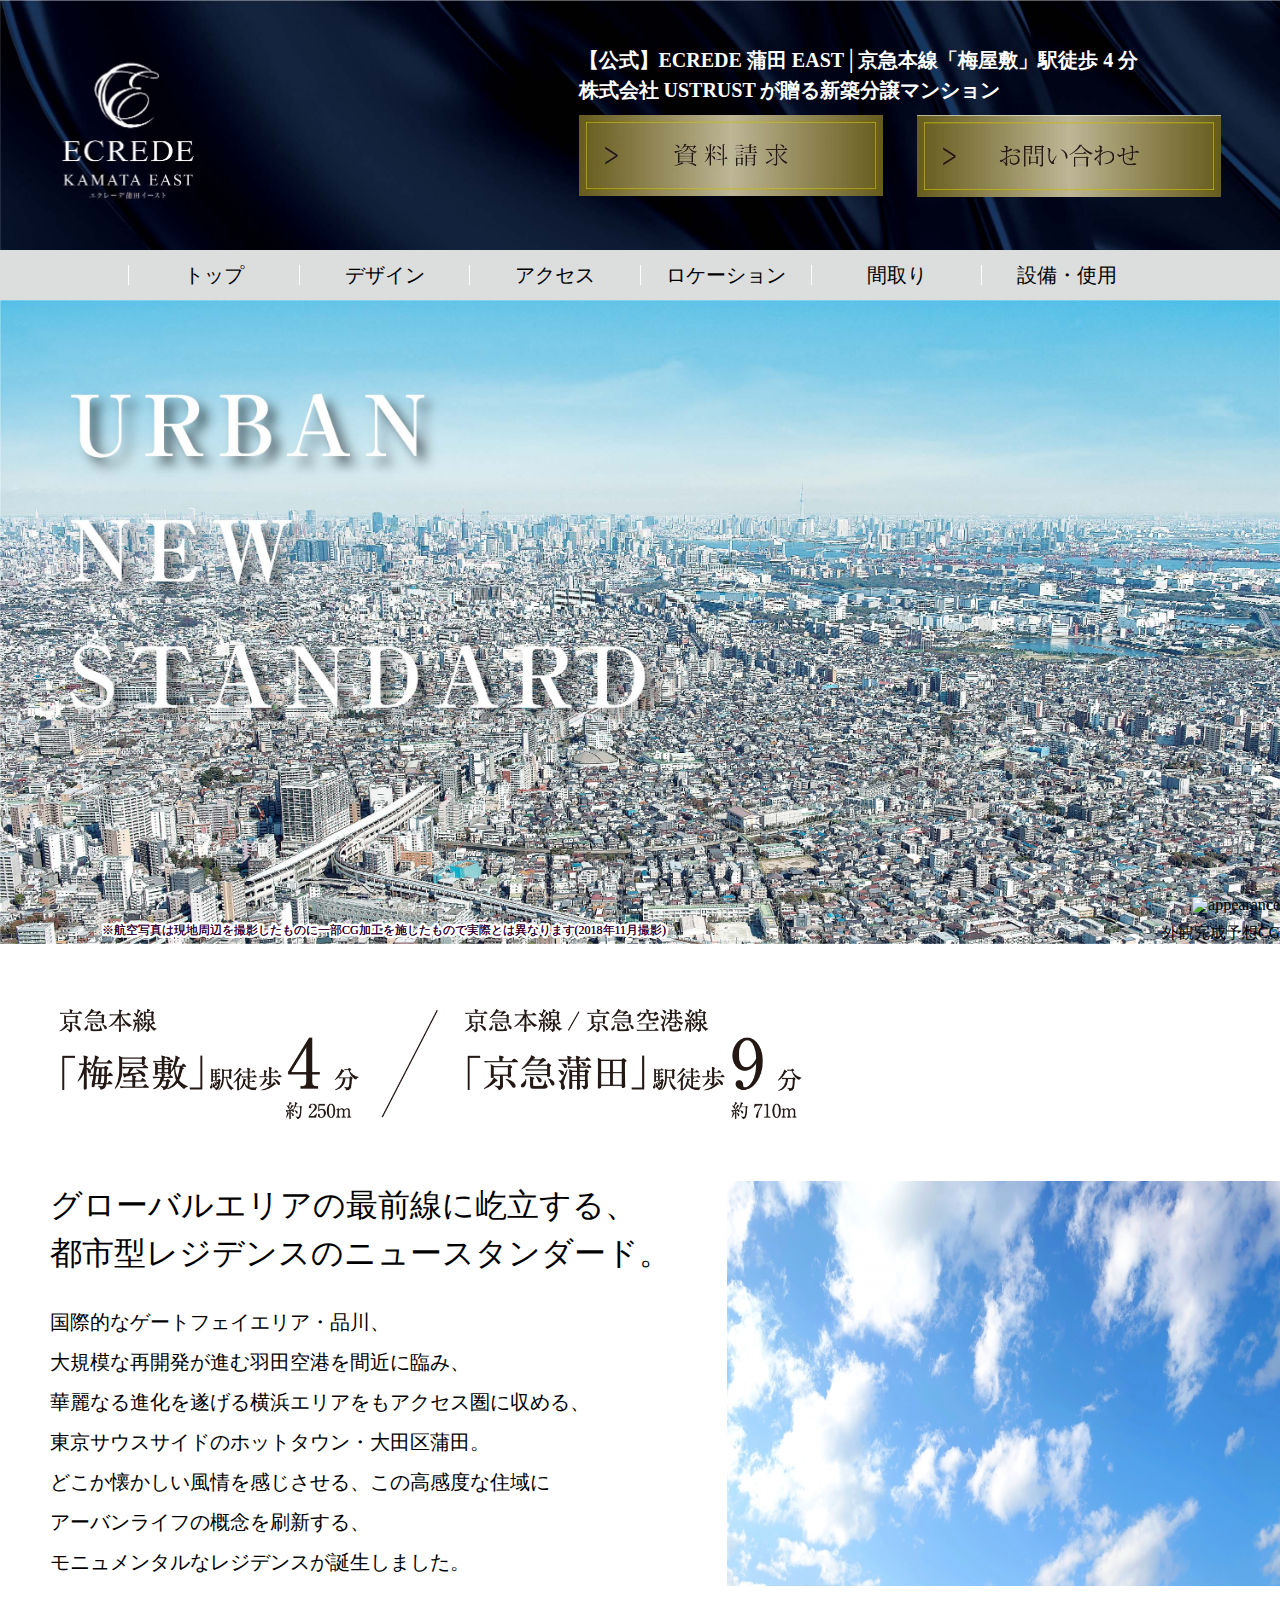
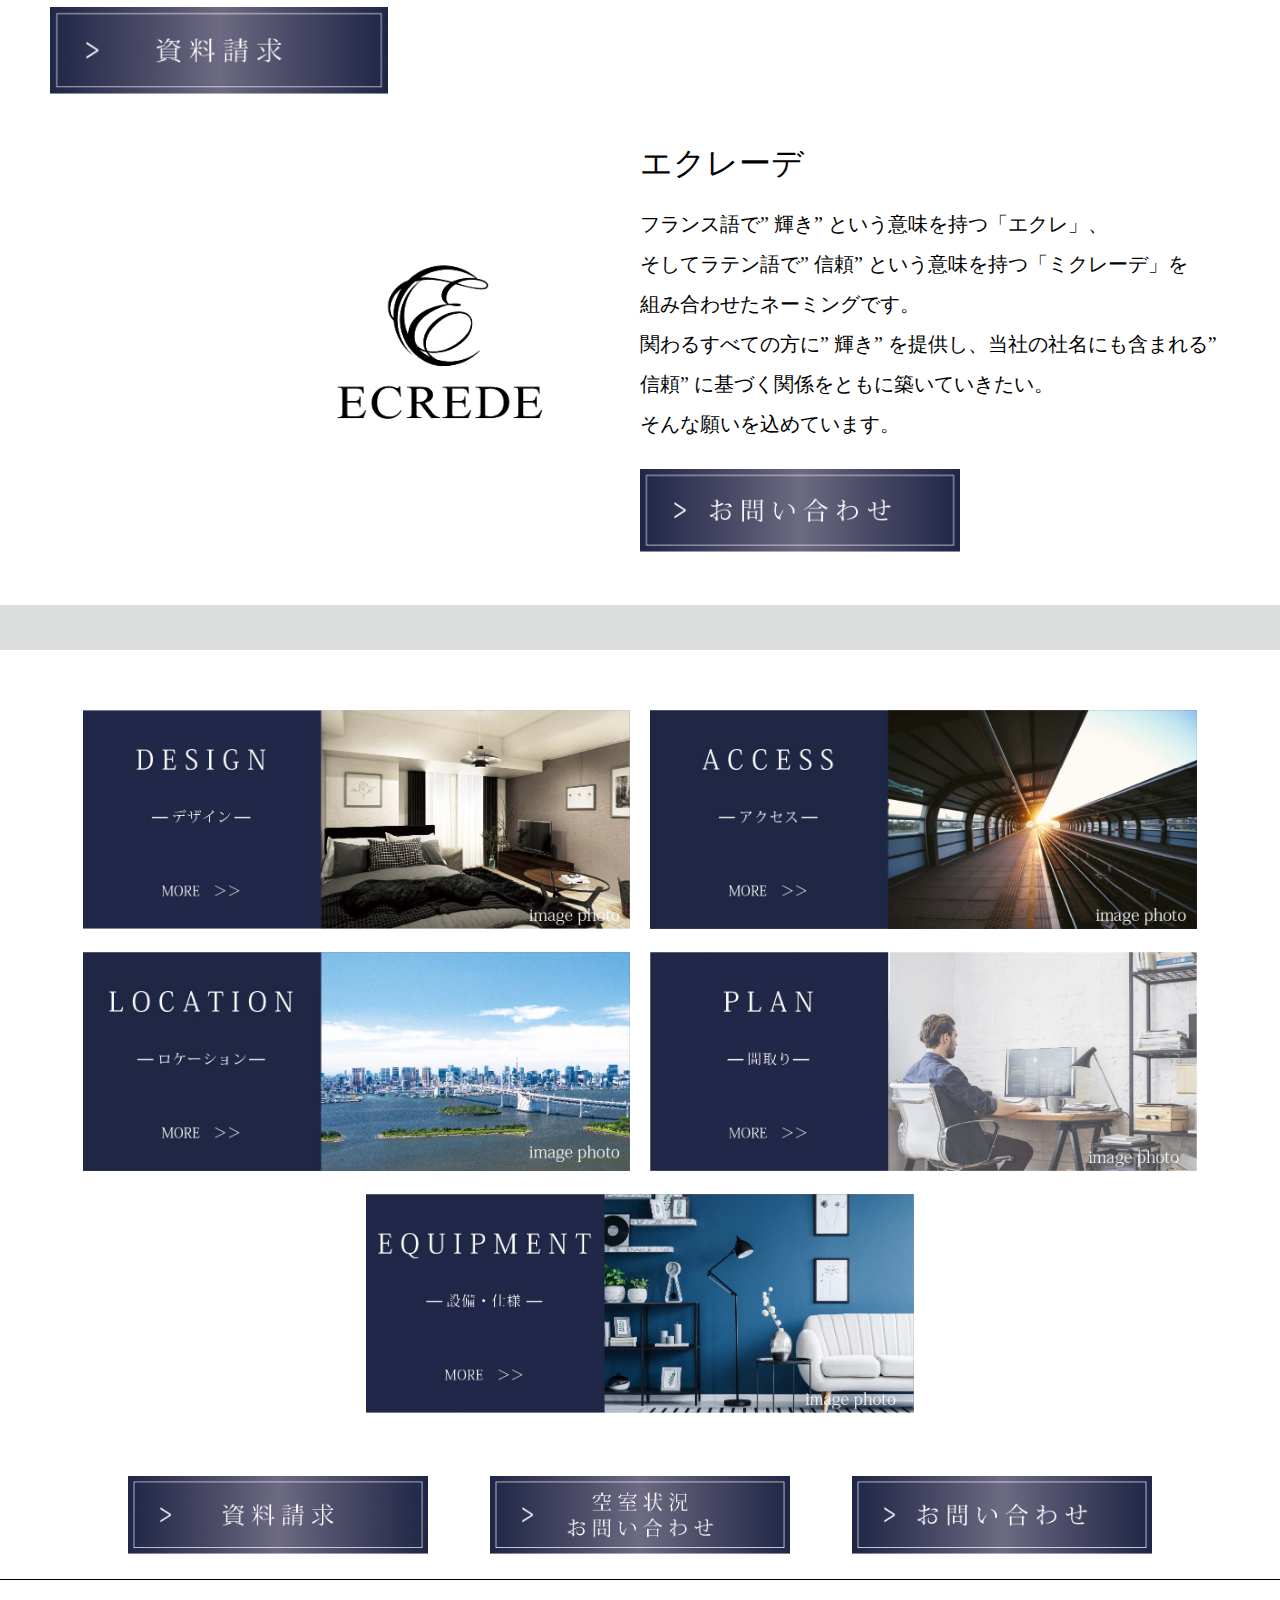
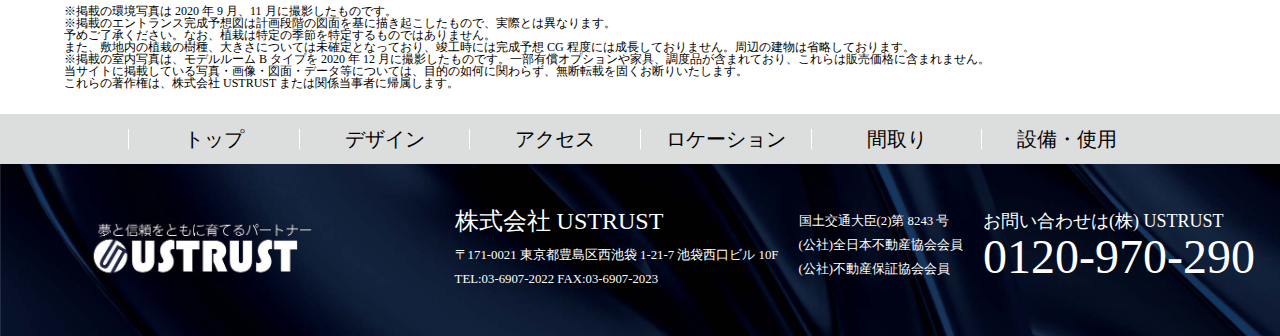
==== index.html @ 1f3f6533 "first commit" ====
<!DOCTYPE html>
<html lang="js">
<head>
  <meta charset="UTF-8">
  <meta http-equiv="X-UA-Compatible" content="IE=edge">
  <meta name="viewport" content="width=device-width, initial-scale=1.0">
  <title>USTRUST</title>
  <link rel="stylesheet" href="reset.css">
  <link rel="stylesheet" href="style.css">
  <script>
    (function(d) {
      var config = {
        kitId: 'pnl1scl',
        scriptTimeout: 3000,
        async: true
      },
      h=d.documentElement,t=setTimeout(function(){h.className=h.className.replace(/\bwf-loading\b/g,"")+" wf-inactive";},config.scriptTimeout),tk=d.createElement("script"),f=false,s=d.getElementsByTagName("script")[0],a;h.className+=" wf-loading";tk.src='https://use.typekit.net/'+config.kitId+'.js';tk.async=true;tk.onload=tk.onreadystatechange=function(){a=this.readyState;if(f||a&&a!="complete"&&a!="loaded")return;f=true;clearTimeout(t);try{Typekit.load(config)}catch(e){}};s.parentNode.insertBefore(tk,s)
    })(document);
  </script>
</head>
<body>
  <header>
    <div class="header__text">
      <p>【公式】ECREDE 蒲田 EAST│京急本線「梅屋敷」駅徒歩 4 分<br>株式会社 USTRUST が贈る新築分譲マンション</p>
      <div class="header__btn">
        <a href="#"><img src="./img/documentRequestBtn.jpg" alt="資料請求"></a>
        <a href="#"><img src="./img/contactBtn.jpg" alt="お問い合わせ"></a>
      </div>
    </div>
  </header>
  <nav>
    <ul>
      <li><a href="#">トップ</a></li>
      <li><a href="./design.html">デザイン</a></li>
      <li><a href="./access.html">アクセス</a></li>
      <li><a href="./location.html">ロケーション</a></li>
      <li><a href="./plan.html">間取り</a></li>
      <li><a href="./equipment.html">設備・使用</a></li>
    </ul>
  </nav>
  <main>
    <div class="top-img">
      <img src="./img/top.jpg" alt="URBAN NEW STANDAR">
      <div class="svgSample1">
        <svg xmlns="http://www.w3.org/2000/svg" width="100%" height="100%">
          <defs>
            <text dy="0.4em" id="outTextx"> ※航空写真は現地周辺を撮影したものに一部CG加工を施したもので実際とは異なります(2018年11月撮影)</text>
          </defs>
          <use x="50%" y="50%" xlink:href="#outTextx"></use>
          <use x="50%" y="50%" xlink:href="#outTextx"></use>
        </svg>
      </div>
    </div>
    <div class="documentRequest">
      <img class="time" src="./img/time.jpg" alt="">
      <div class="documentRequest__wrapper">
        <div class="top-appearance">
          <img src="./img/top-appearance.png" alt="appearance">
          <p>外観完成予想CG　　　</p>
        </div>
        <div class="documentRequest__text">
          <h4>グローバルエリアの最前線に屹立する、<br>都市型レジデンスのニュースタンダード。</h4>
          <p>国際的なゲートフェイエリア・品川、<br>
            大規模な再開発が進む羽田空港を間近に臨み、<br>
            華麗なる進化を遂げる横浜エリアをもアクセス圏に収める、<br>
            東京サウスサイドのホットタウン・大田区蒲田。<br>
            どこか懐かしい風情を感じさせる、この高感度な住域に<br>
            アーバンライフの概念を刷新する、<br>
            モニュメンタルなレジデンスが誕生しました。</p>
            <img src="./img/documentRequestBtn.png" alt="資料請求">
        </div>
        <img src="./img/sky.jpg" alt="sky">
      </div>
      <div class="eqrede">
        <div class="eqrede__content">
          <img src="./img/logo-lg.png" alt="eqrede">
          <div class="eqrede__content__text">
            <h4>エクレーデ</h4>
            <p>フランス語で” 輝き” という意味を持つ「エクレ」、<br>
              そしてラテン語で” 信頼” という意味を持つ「ミクレーデ」を<br>
              組み合わせたネーミングです。<br>
              関わるすべての方に” 輝き” を提供し、当社の社名にも含まれる”<br>
              信頼” に基づく関係をともに築いていきたい。<br>
              そんな願いを込めています。</p>
              <img src="./img/contactBtn.png" alt="お問い合わせ">
          </div>
        </div>
      </div>
    </div>
    <div class="grey-bg"></div>
    <div class="contents">
      <div class="contents__list">
        <div class="contents__list__item">
          <a href="./design.html">
            <img src="./img/banner_001.jpg" alt="DESIGN">
          </a>
        </div>
        <div class="contents__list__item">
          <a href="./access.html">
            <img src="./img/banner_002.jpg" alt="ACCESS">
          </a>
        </div>
        <div class="contents__list__item">
          <a href="./location.html">
            <img src="./img/banner_003.jpg" alt="LOCATION">
          </a>
        </div>
        <div class="contents__list__item">
          <a href="./plan.html">
            <img src="./img/banner_004.jpg" alt="PLAN">
          </a>
        </div>
        <div class="contents__list__item">
          <a href="./design.html">
            <img src="./img/banner_005.jpg" alt="EQUIPMENT">
          </a>
        </div>

      </div>
    </div>
    <div class="contactList">
      <img src="./img/documentRequestBtn.png" alt="資料請求">
      <img src="./img/vacancy.png" alt="空室状況お問い合わせ">
      <img src="./img/contactBtn.png" alt="お問い合わせ">
    </div>
    <div class="border"></div>
    <div class="disclaimer">
      <p>※掲載の環境写真は 2020 年 9 月、11 月に撮影したものです。</p>
      <p>※掲載のエントランス完成予想図は計画段階の図面を基に描き起こしたもので、実際とは異なります。</p>
      <p>予めご了承ください。なお、植栽は特定の季節を特定するものではありません。</p>
      <p>また、敷地内の植栽の樹種、大きさについては未確定となっており、竣工時には完成予想 CG 程度には成長しておりません。周辺の建物は省略しております。</p>
      <p>※掲載の室内写真は、モデルルーム B タイプを 2020 年 12 月に撮影したものです。一部有償オプションや家具、調度品が含まれており、これらは販売価格に含まれません。</p>
      <p>当サイトに掲載している写真・画像・図面・データ等については、目的の如何に関わらず、無断転載を固くお断りいたします。</p>
      <p>これらの著作権は、株式会社 USTRUST または関係当事者に帰属します。</p>
    </div>
  </main>
  <nav>
    <ul>
      <li><a href="#">トップ</a></li>
      <li><a href="./design.html">デザイン</a></li>
      <li><a href="./access.html">アクセス</a></li>
      <li><a href="./location.html">ロケーション</a></li>
      <li><a href="./plan.html">間取り</a></li>
      <li><a href="./equipment.html">設備・使用</a></li>
    </ul>
  </nav>
  <footer>
    <div class="footer__wrapper">
      <div class="footer__company">
        <h4>株式会社 USTRUST</h4>
        <p>〒171-0021 東京都豊島区西池袋 1-21-7 池袋西口ビル 10F</p>
        <p>TEL:03-6907-2022 FAX:03-6907-2023</p>
      </div>
      <div class="footer__license">
        <p>国土交通大臣(2)第 8243 号</p>
        <p>(公社)全日本不動産協会会員</p>
        <p>(公社)不動産保証協会会員</p>
      </div>
      <div class="footer__call">
        <p>お問い合わせは(株) USTRUST</p>
        <h3>0120-970-290</h3>
      </div>
    </div>
  </footer>
</body>
</html>
---- style.css ----
body {
  font-family: a-otf-ryumin-pr6n, serif;
  font-weight: 300;
  font-style: normal;
}
h1 {
  font-size: 7rem;
}

h2 {
  font-size: 4rem;
}

h3 {
  font-size: 3rem;
}

h4 {
  font-size: 2rem;
}

a {
  text-decoration: none;
  color: #000;
}

img {
  max-width: 100%;
  height: auto;
}

small {
  font-size: 10px;
}

.w-100 {
  width: 100% !important;
  flex-basis: 100% !important;
}

/* <--header--> */

header {
  background-image: url(./img/header-bg.jpg);
  background-size: cover;
  padding: 45px 25px;
}

.header__text {
  width: 55%;
  margin-left: auto;
  color: #fff;
  font-size: 20px;
  line-height: 30px;
  font-weight: bold;
}

.header__btn {
  margin-top: 10px;
  display: flex;
  justify-content: space-between;
}

.header__btn a {
  width: 100%;
  display: block;
}

.header__btn a img {
  width: 90%;
}

/* <--footer--> */

footer {
  background-image: url(./img/footer-bg.jpg);
  background-size: cover;
  padding: 45px 25px;
}

.footer__wrapper {
  width: 75%;
  margin-left: auto;
  color: #fff;
  display: flex;
  justify-content: flex-end;
}

.footer__wrapper p {
  font-size: 1vw;
  line-height: 24px;
}

.footer__company h4 {
  font-size: 24px;
  margin-bottom: 10px;
}

.footer__license {
  margin: 0 20px;
}

.footer__call p {
  font-size: 18px;
}

.container {
  width: 90%;
  margin: 0 auto;
}

nav {
  width: 100%;
  background-color: #dcdddd;
}

nav ul {
  width: 80%;
  margin: 0 auto;
  display: flex;
  justify-content: space-between;
  padding: 15px 0;
}

nav li {
  width: 100%;
  text-align: center;
  border-left: 1px solid #fff;
}

nav li a {
  display: block;
  width: 100%;
  font-size: 20px;
}

/* <--top--> */
.top-img {
  position: relative;
}

.svgSample1 {
  position: absolute;
  bottom: 0;
  left: -20%;
  width: 100%;
  height: 35px;
}

.svgSample1 text {
  font-size: 12px;
  font-family: Meiryo UI;
  stroke: #ffffff;
  fill: #330033;
  text-anchor: middle;
  dominant-baseline: alphabetic;
}

.svgSample1 > svg > use:nth-of-type(1) {
  stroke-width: 5px;
  paint-order: stroke;
  stroke-linejoin: round;
}

.svgSample1 > svg > use:nth-of-type(2) {
  stroke-width: 0;
}

.documentRequest {
  position: relative;
}

.documentRequest > img {
  width: 60%;
  padding: 50px 0 50px 50px;
}

.documentRequest__route {
  width: 300px;
}

.documentRequest__route p {
  text-align: right;
}

.documentRequest__wrapper {
  display: flex;
  justify-content: space-between;
  padding-left: 50px;
}

.top-appearance {
  position: absolute;
  width: 45%;
  top: -50px;
  right: 0;
  text-align: right;
}

.top-appearance img {
  height: 100vh;
}

.top-appearance p {
  margin-top: 0 !important;
  font-size: 1rem !important;
}

.documentRequest__wrapper h4 {
  line-height: 3rem;
}

.documentRequest__wrapper p,
.eqrede__content__text p {
  font-size: 20px;
  line-height: 40px;
  margin: 25px 0;
}

.documentRequest__text img {
  width: 50%;
}

.documentRequest__text + img {
  width: 45%;
  height: 45vh;
}

.eqrede__content {
  display: flex;
  align-items: center;
  justify-content: flex-end;
  margin: 50px 0;
}

.eqrede__content img {
  width: 400px;
}

.eqrede__content__text {
  width: 50%;
}

.eqrede__content__text img {
  width: 50%;
}

.grey-bg {
  background-color: #dcdddd;
  height: 5vh;
}

.contents {
  background-color: #fff;
}

.contents__list {
  padding: 50px 0;
  display: flex;
  flex-wrap: wrap;
  justify-content: center;
  width: 95%;
  margin: 0 auto;
}

.contents__list__item {
  display: flex;
  width: 45%;
  margin: 10px;
}

.title {
  padding: 25px 0;
  background-color: #212645;
  color: #fff;
  text-align: center;
  min-width: 45%;
}

.title p {
  margin: 30px 0 40px;
}

.title a {
  color: #fff;
}

.contents__list__item img {
  min-width: 55%;
}

.contactList {
  display: flex;
  justify-content: space-between;
  padding-bottom: 25px;
  width: 80%;
  margin: 0 auto;
}

.contactList img {
  max-width: 300px;
  width: 33%;
}

.border {
  border-bottom: 1px solid #000;
}

.disclaimer {
  padding: 25px 0;
  width: 90%;
  margin: 0 auto;
}

.disclaimer p {
  font-size: 12px;
}

/* <--design--> */

.designContent {
  padding: 50px 0;
  text-align: center;
  width: 50%;
  margin: 0 auto;
}

.designContent__text {
  margin: 50px 0;
  font-size: 20px;
  line-height: 40px;
}

.entrance {
  width: 60%;
}

.entrance img {
  margin-bottom: 25px;
}

/* <--access--> */
.accessContent {
  padding: 50px 0 150px 0;
  text-align: center;
}

.accessContent h4 {
  letter-spacing: 10px;
}

.accessContent__text {
  margin: 50px 0;
  font-size: 20px;
  line-height: 40px;
}

.accessContentItem {
  margin-top: 150px;
}

.accessContentItem h4 {
  margin-bottom: 50px;
}

.accessContentItem p {
  margin-bottom: 50px;
}

/* <--location--> */

.city {
  margin: 30px 0 50px;
  text-align: center;
}

.city__title {
  margin-bottom: 30px;
}

.city__title h4 {
  letter-spacing: 6px;
}

.city__text {
  font-size: 20px;
  line-height: 40px;
}

.city__wrapper {
  display: flex;
  margin: 30px 0;
}

.city__contents {
  width: 50%;
  padding: 0 10px;
}

.city__contents + img {
  width: 50%;
  padding: 0 10px;
}

.city__bussiness {
  margin-bottom: 30px;
}

.city__bussiness h4 {
  margin-bottom: 10px;
}

.city__bussiness > p {
  text-align: left;
  padding-top: 10px;
  font-size: 14px;
}

.city__bussiness__description {
  padding: 5px 0;
  border-bottom: 1px solid #000;
  line-height: 20px;
  font-size: 14px;
  text-align: center;
}

.city__bussiness__description + p,
.city__redevelopment__item p {
  text-align: left;
  font-size: 14px;
  line-height: 20px;
}

.city__redevelopment {
  display: flex;
  justify-content: space-between;
}

.city__redevelopment__item {
  flex-basis: 48%;
  padding-top: 20px;
}

.city__redevelopment__item img {
  padding-bottom: 10px;
}

.city-contentsList {
  display: flex;
  justify-content: space-between;
  margin-top: 20px;
}

.city-contentsList__item {
  flex-basis: 24%;
  margin-bottom: 150px;
}

.city-contentsList__item > p {
  margin-top: 10px;
}

.city-contentsList__item .smallTitle {
  font-size: 13px;
  text-align: center;
}

.lifeinformation {
  padding-bottom: 100px;
}

/* <--plan--> */
.floorPlan {
  width: 80%;
  margin: 100px auto;
  text-align: center;
}

.floorPlan h4 {
  letter-spacing: 8px;
}

.floorPlan__list {
  margin-top: 100px;
  display: flex;
  justify-content: space-between;
}

.floorPlan__list img {
  width: 45%;
}

.floorPlan__list .left {
  width: 55%;
}

.floorPlan__list .right {
  width: 40%;
}

.floorPlan__overview {
  width: 60%;
  margin: 100px auto;
  text-align: left;
}

.floorPlan__overview > p {
  letter-spacing: 4px;
  font-size: 20px;
}

.floorPlan__overview .row p {
  font-size: 14px;
  line-height: 20px;
}

.row {
  border-bottom: 1px solid #000;
  display: flex;
  padding: 3px 0;
}

.row:first-of-type {
  border-top: 1px solid #000;
  margin-top: 10px;
}

.row .overview-title {
  flex-basis: 25%;
}

.row .overview-content {
  flex-basis: 70%;
}

/* <--equipment--> */
.kitchen,
.bathroom,
.sanitary_lavatory,
.others,
.structure_security {
  margin: 50px auto;
  width: 80%;
}

.kitchen h4,
.bathroom h4,
.sanitary_lavatory h4,
.others h4,
.structure_security h4 {
  text-align: center;
  padding-bottom: 10px;
}

.sanitary_lavatory h4 span,
.structure_security h4 span {
  font-size: 1.5rem;
  padding: 0 5px;
}

.kitchen__wrapper,
.bathroom__wrapper,
.sanitary_lavatory__wrapper,
.others__wrapper {
  border-top: 1px solid #000;
  padding: 15px 0;
  display: flex;
  justify-content: space-between;
}

.kitchen__contents {
  padding-right: 10px;
  display: flex;
  justify-content: space-between;
  flex-wrap: wrap;
  width: 70%;
}

.kitchen__wrapper > img {
  width: 30%;
  padding-left: 20px;
}

.kitchen__contents__item {
  margin-bottom: 30px;
  flex-basis: 31%;
}

.kitchen__contents__item p,
.bathroom__contents__item p,
.sanitary_lavatory__wrapper p,
.others__wrapper p {
  font-size: 14px;
  line-height: 20px;
}

.content-title {
  text-align: center;
  font-size: 1rem !important;
  padding: 10px 0;
}

.bathroom__wrapper > img {
  width: 45%;
  padding-right: 100px;
}

.bathroom__contents {
  display: flex;
  justify-content: space-between;
  flex-wrap: wrap;
}

.bathroom__contents__item {
  flex-basis: 35%;
}

.toilet-content {
  flex-basis: 40%;
  display: flex;
  justify-content: space-between;
}

.toilet-content__list {
  flex-basis: 45%;
}

.wash-basin-content {
  flex-basis: 55%;
  display: flex;
  justify-content: space-between;
}

.wash-basin-content__list__item {
  display: flex;
  justify-content: space-between;
}

.wash-basin-content__list__left {
  flex-basis: 35%;
}

.wash-basin-content__list__right {
  flex-basis: 60%;
}

.wash-basin-content__list__item {
  padding-bottom: 30px;
}

.wash-basin-content__list__item img {
  width: 50%;
  padding-right: 10px;
}

.others__wrapper__left {
  display: flex;
  justify-content: space-between;
  flex-basis: 60%;
}

.others__wrapper__right {
  display: flex;
  justify-content: space-between;
  flex-basis: 38%;
}

.others__wrapper__list {
  flex-basis: 48%;
}

.others__wrapper__list__item {
  padding-bottom: 20px;
}

.structure_security img {
  padding-bottom: 50px;
}
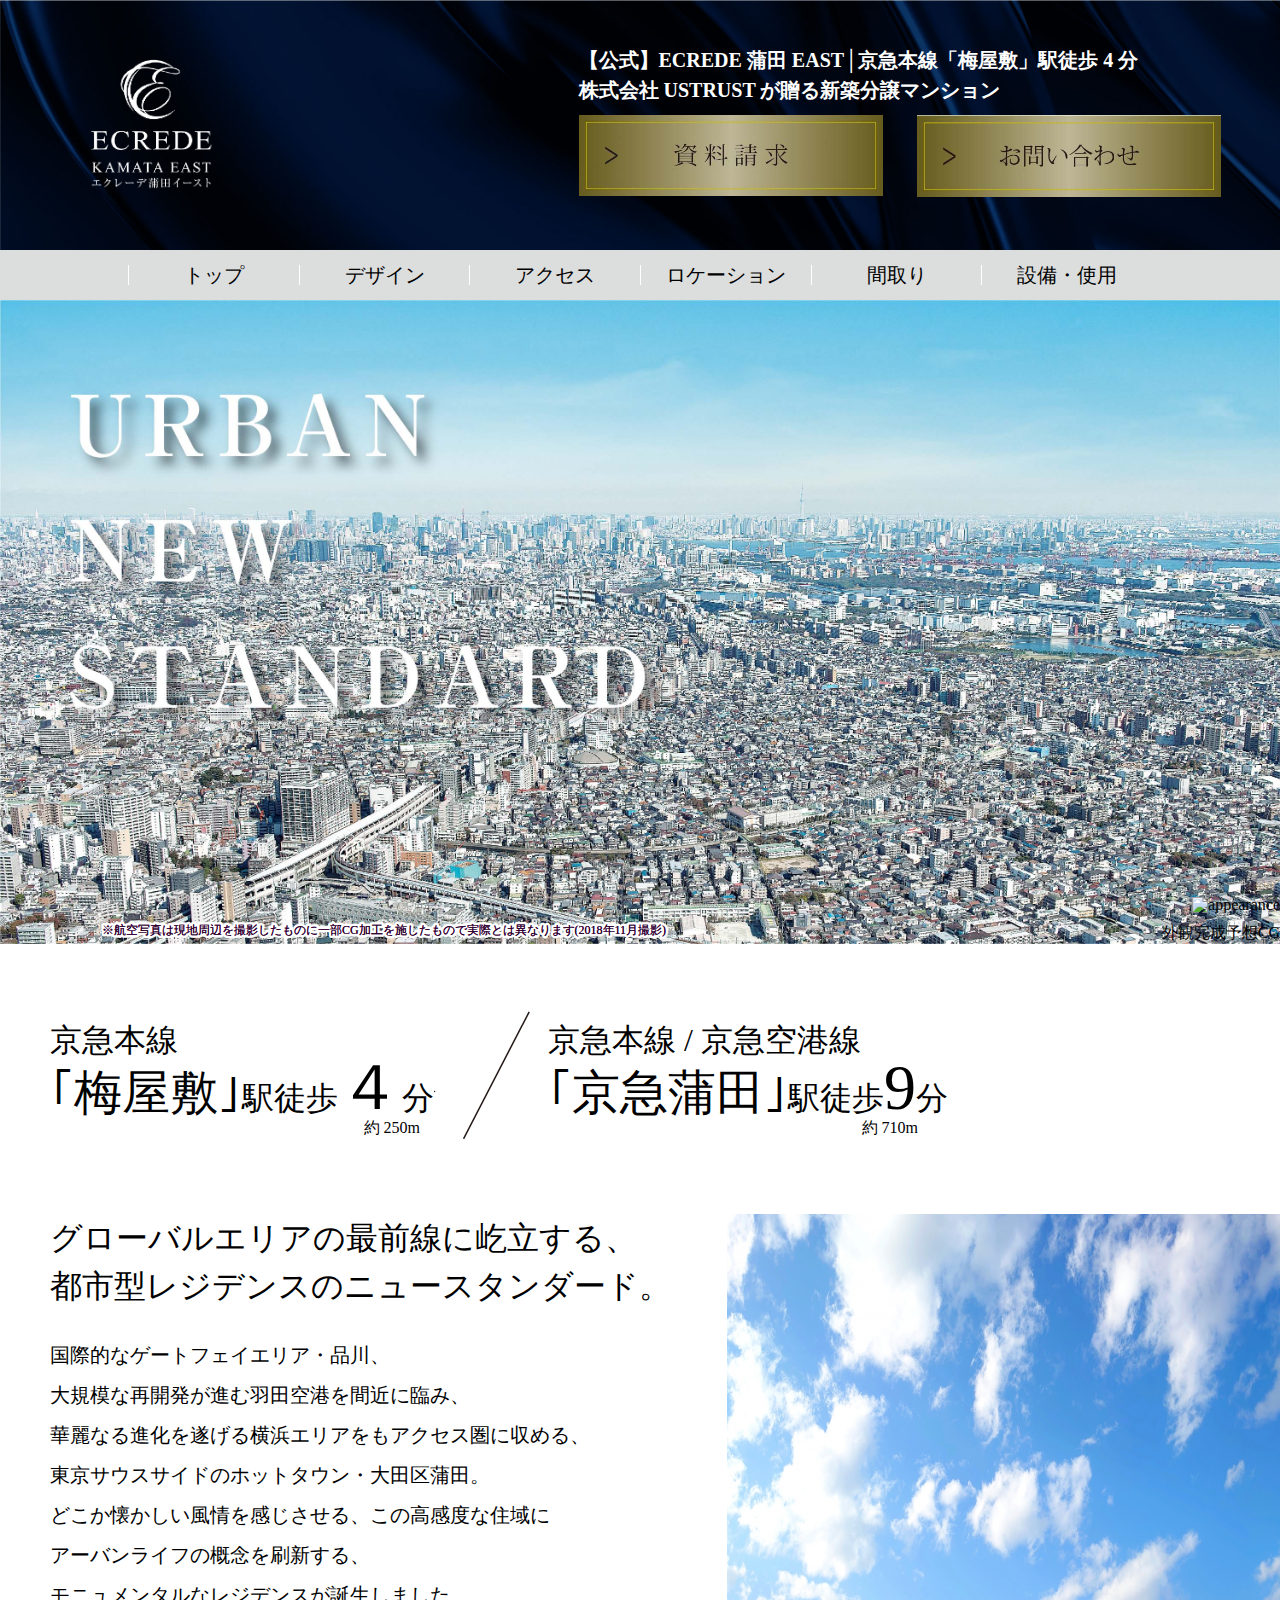
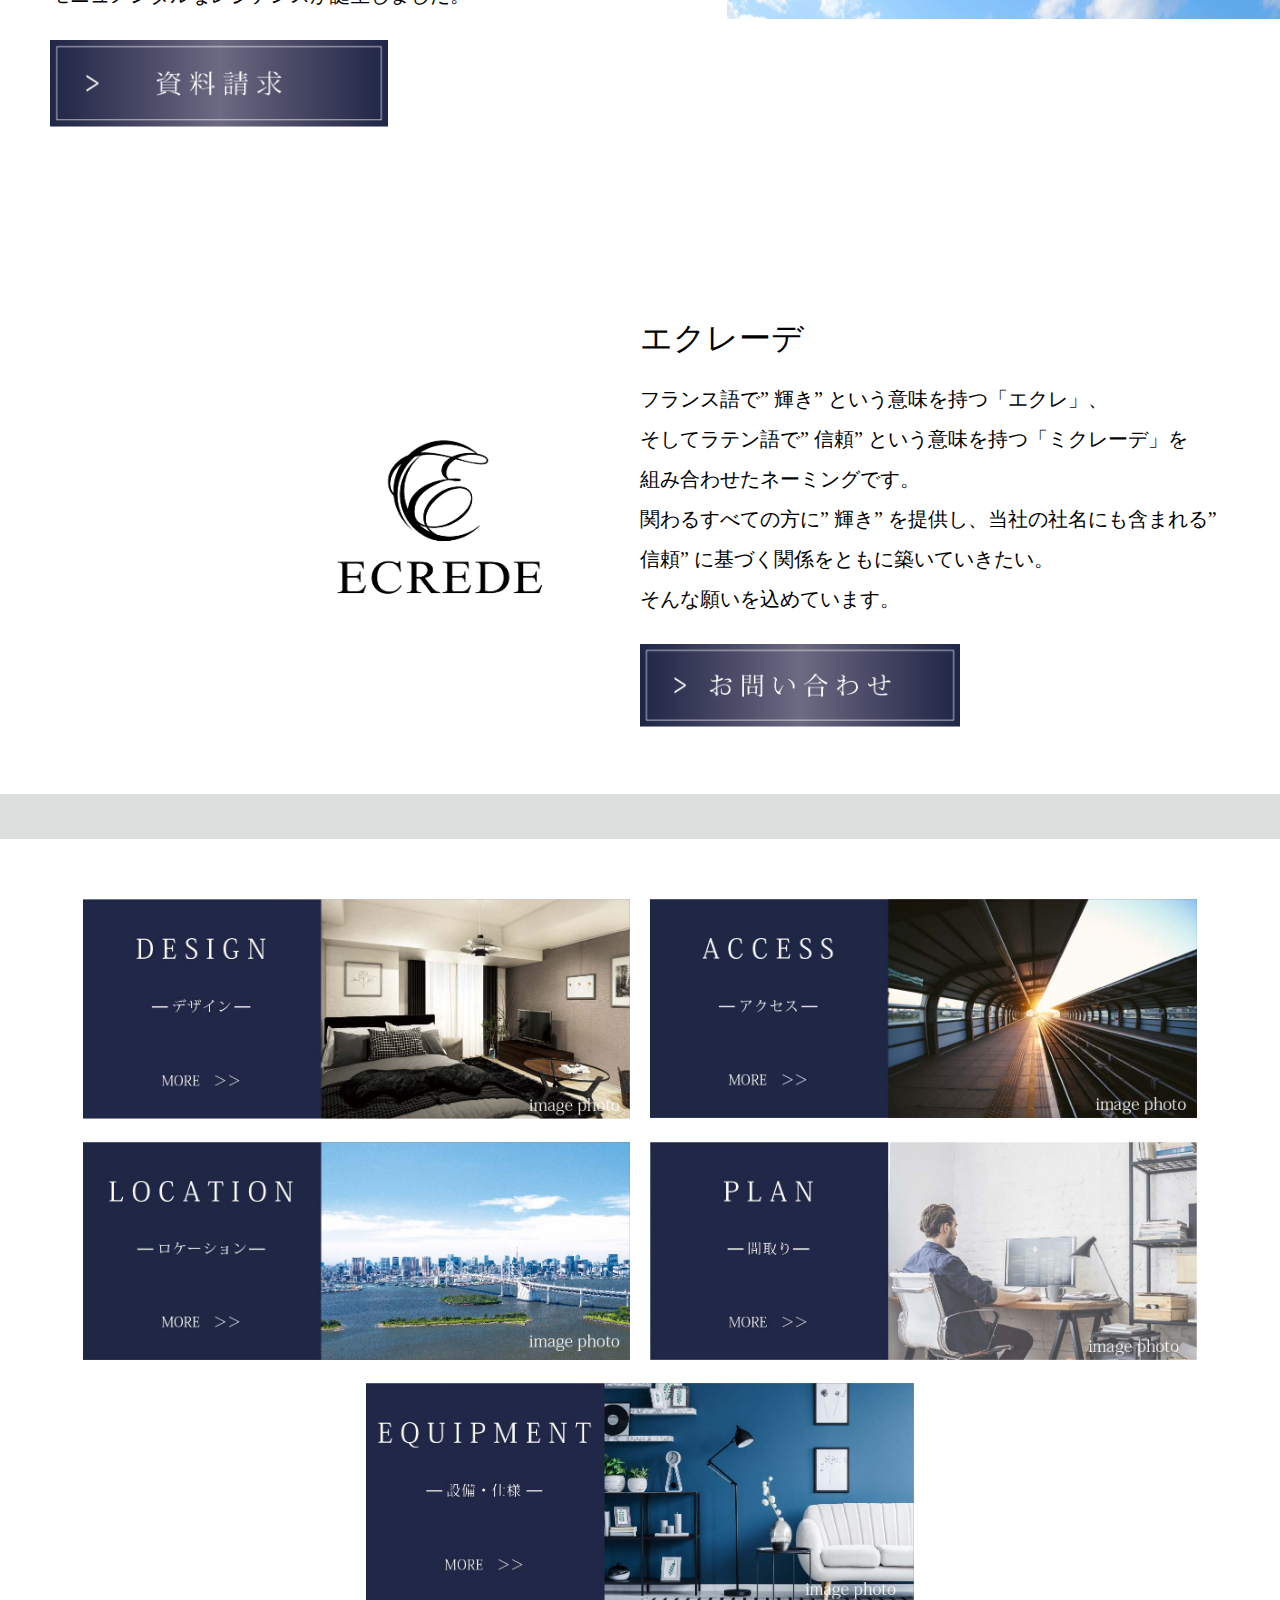
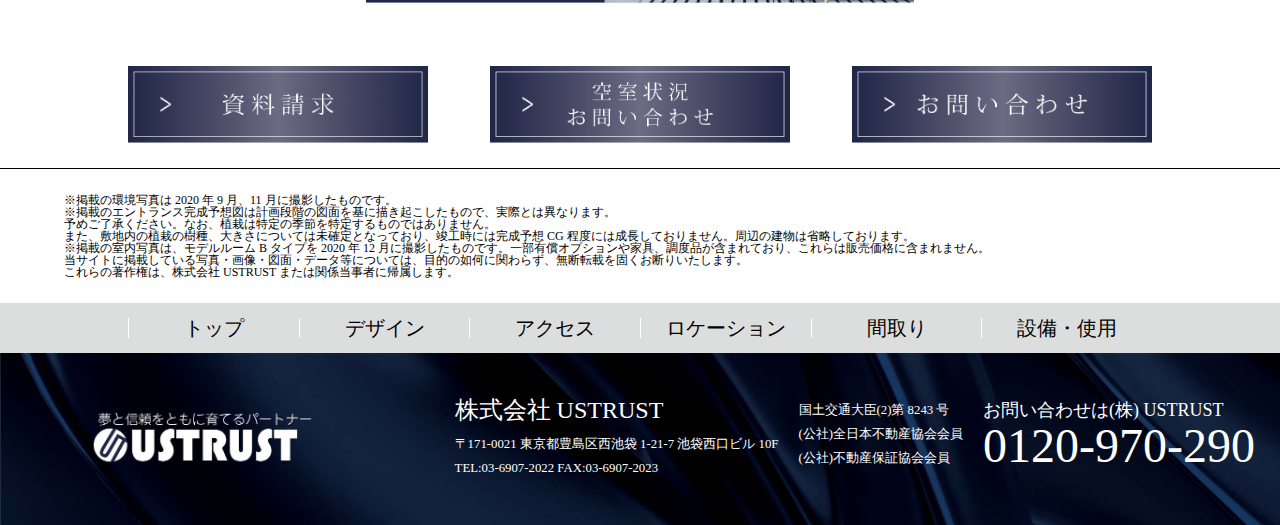
==== commit a19f5597: "文字バケ修正" ====
--- a/index.html
+++ b/index.html
@@ -7,19 +7,10 @@
   <title>USTRUST</title>
   <link rel="stylesheet" href="reset.css">
   <link rel="stylesheet" href="style.css">
-  <script>
-    (function(d) {
-      var config = {
-        kitId: 'pnl1scl',
-        scriptTimeout: 3000,
-        async: true
-      },
-      h=d.documentElement,t=setTimeout(function(){h.className=h.className.replace(/\bwf-loading\b/g,"")+" wf-inactive";},config.scriptTimeout),tk=d.createElement("script"),f=false,s=d.getElementsByTagName("script")[0],a;h.className+=" wf-loading";tk.src='https://use.typekit.net/'+config.kitId+'.js';tk.async=true;tk.onload=tk.onreadystatechange=function(){a=this.readyState;if(f||a&&a!="complete"&&a!="loaded")return;f=true;clearTimeout(t);try{Typekit.load(config)}catch(e){}};s.parentNode.insertBefore(tk,s)
-    })(document);
-  </script>
 </head>
 <body>
   <header>
+    <img src="./img/logo.png" alt="ECREDE logo">
     <div class="header__text">
       <p>【公式】ECREDE 蒲田 EAST│京急本線「梅屋敷」駅徒歩 4 分<br>株式会社 USTRUST が贈る新築分譲マンション</p>
       <div class="header__btn">
@@ -52,7 +43,19 @@
       </div>
     </div>
     <div class="documentRequest">
-      <img class="time" src="./img/time.jpg" alt="">
+      <div class="documentRequest__time__wrapper">
+        <div class="documentRequest__time">
+          <h4> 京急本線</h4>
+          <h3>｢梅屋敷｣<span>駅徒歩<b>４</b>分<span></h3>
+          <p>約 250m</p>
+        </div>
+        <img src="./img/diagonal-line.png" alt="">
+        <div class="documentRequest__time">
+          <h4> 京急本線 / 京急空港線</h4>
+          <h3>｢京急蒲田｣<span>駅徒歩<b>9</b>分<span></h3>
+          <p>約 710m</p>
+        </div>
+      </div>
       <div class="documentRequest__wrapper">
         <div class="top-appearance">
           <img src="./img/top-appearance.png" alt="appearance">
--- a/style.css
+++ b/style.css
@@ -1,8 +1,26 @@
+@font-face {
+  font-family: "a-otf-ryumin-pr6n";
+  src: url("./font/A-OTF-RyuminPr6-Bold.otf") format("otf"),
+    url("./font/A-OTF-RyuminPr6-ExBold.otf") format("otf"),
+    url("./font/A-OTF-RyuminPr6-Heavy.otf") format("otf"),
+    url("./font/A-OTF-RyuminPr6-Light.otf") format("otf"),
+    url("./font/A-OTF-RyuminPr6-Medium.otf") format("otf"),
+    url("./font/A-OTF-RyuminPr6-Regular.otf") format("otf"),
+    url("./font/A-OTF-RyuminPr6-Ultra.otf") format("otf");
+}
+
+@font-face {
+  font-family: "Times New Roman";
+  src: url("./font/Times\ New\ Roman.ttf") format("ttf"),
+    url("./font/Times\ New\ Roman\ Bold.ttf") format("ttf"),
+    url("./font/Times\ New\ Roman\ Bold\ Italic.ttf") format("ttf"),
+    url("./font/Times\ New\ Roman\ Italic.ttf") format("ttf");
+}
+
 body {
-  font-family: a-otf-ryumin-pr6n, serif;
-  font-weight: 300;
-  font-style: normal;
-}
+  font-family: "a-otf-ryumin-pr6n", "Times New Roman", serif;
+}
+
 h1 {
   font-size: 7rem;
 }
@@ -44,6 +62,14 @@
   background-image: url(./img/header-bg.jpg);
   background-size: cover;
   padding: 45px 25px;
+  display: flex;
+  justify-content: space-between;
+  align-items: center;
+}
+
+header > img {
+  width: 150px;
+  margin-left: 50px;
 }
 
 .header__text {
@@ -170,6 +196,25 @@
   position: relative;
 }
 
+.documentRequest__time__wrapper {
+  display: flex;
+  align-items: center;
+  padding: 50px 0 50px 50px;
+}
+
+.documentRequest__time h3 span {
+  font-size: 2rem;
+}
+
+.documentRequest__time h3 span b {
+  font-size: 4rem;
+}
+
+.documentRequest__time p {
+  text-align: right;
+  width: 370px;
+}
+
 .documentRequest > img {
   width: 60%;
   padding: 50px 0 50px 50px;
@@ -187,6 +232,10 @@
   display: flex;
   justify-content: space-between;
   padding-left: 50px;
+}
+
+.documentRequest__time__wrapper img {
+  margin-bottom: 15px;
 }
 
 .top-appearance {
@@ -230,7 +279,7 @@
   display: flex;
   align-items: center;
   justify-content: flex-end;
-  margin: 50px 0;
+  margin: 15% 0 5%;
 }
 
 .eqrede__content img {
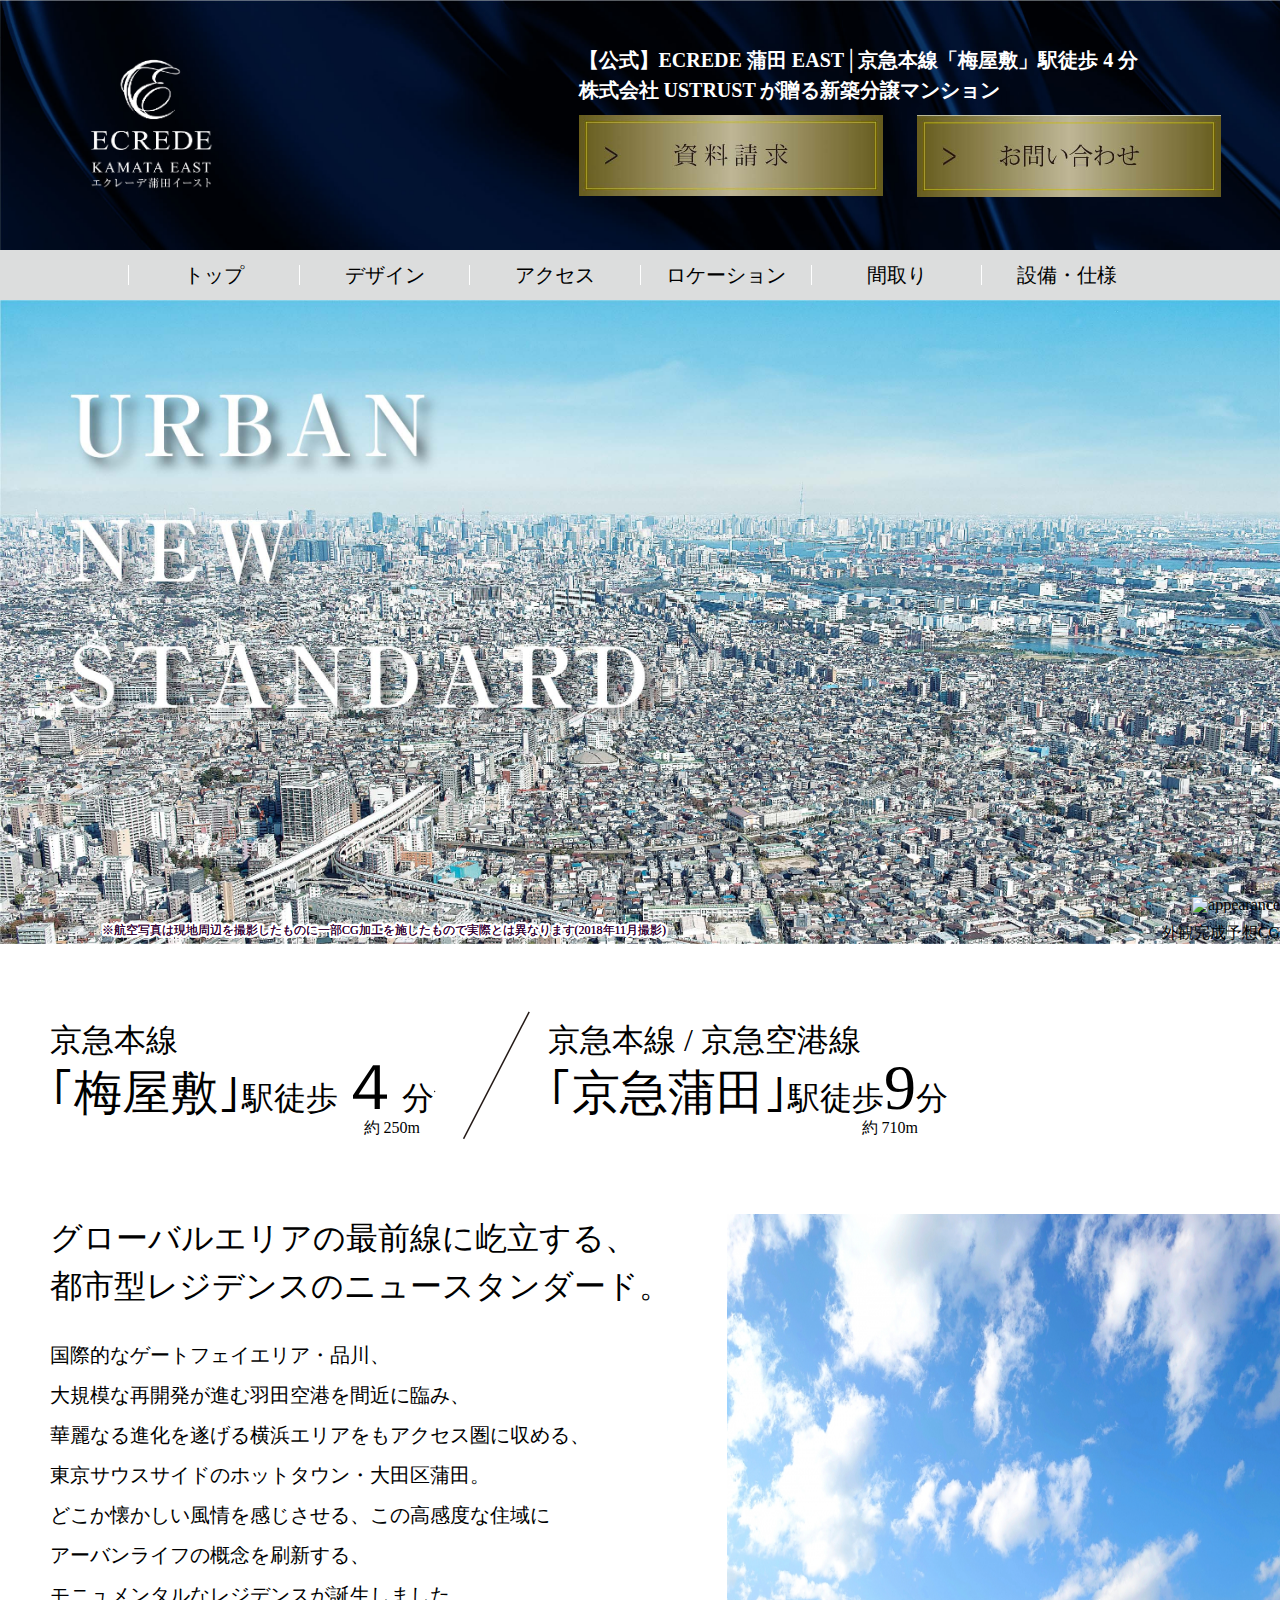
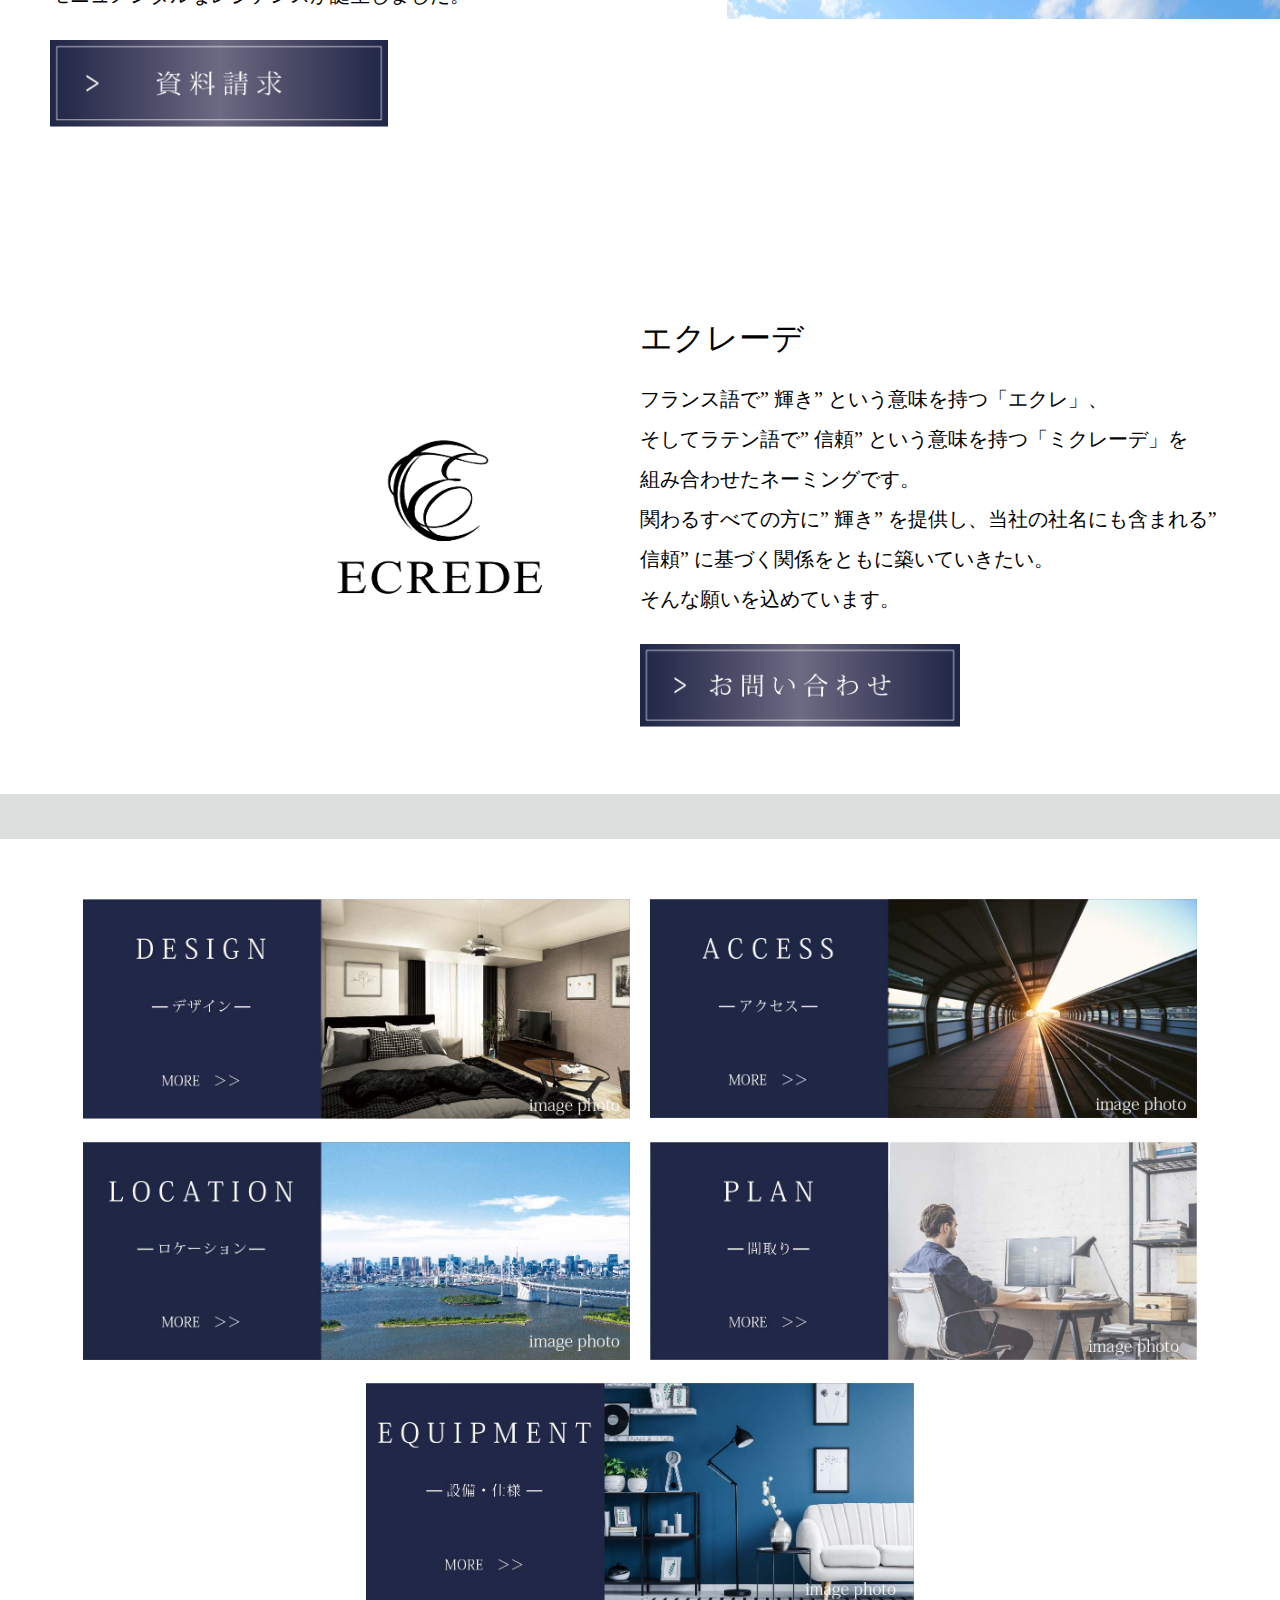
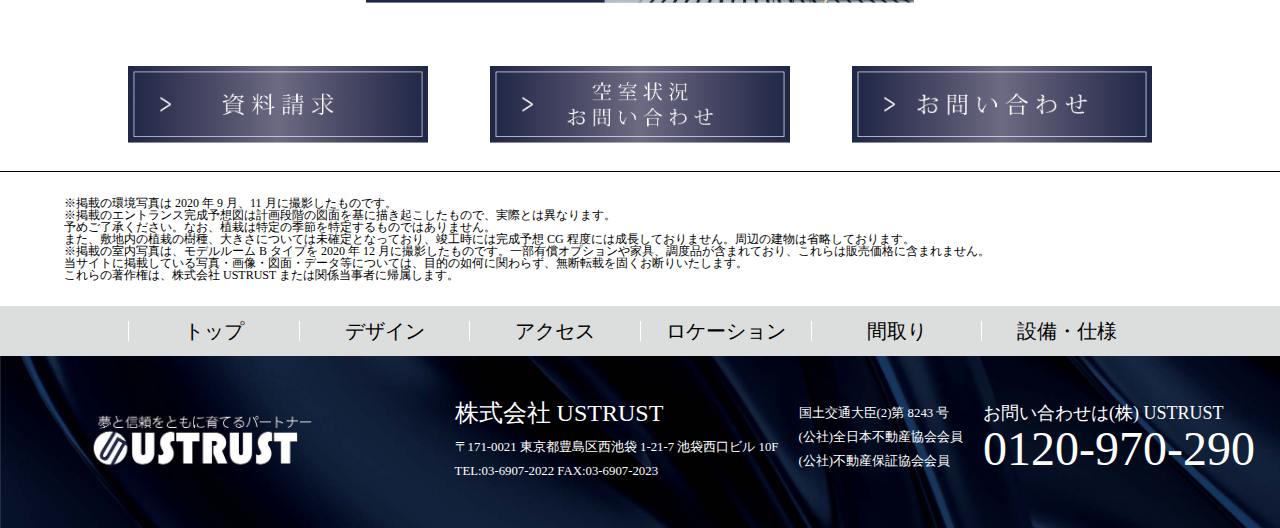
==== commit 99cb63e1: "追加修正" ====
--- a/index.html
+++ b/index.html
@@ -14,8 +14,8 @@
     <div class="header__text">
       <p>【公式】ECREDE 蒲田 EAST│京急本線「梅屋敷」駅徒歩 4 分<br>株式会社 USTRUST が贈る新築分譲マンション</p>
       <div class="header__btn">
-        <a href="#"><img src="./img/documentRequestBtn.jpg" alt="資料請求"></a>
-        <a href="#"><img src="./img/contactBtn.jpg" alt="お問い合わせ"></a>
+        <a href="https://lp.ustrust.jp/LP=217"><img src="./img/documentRequestBtn.jpg" alt="資料請求"></a>
+        <a href="https://lp.ustrust.jp/LP=221"><img src="./img/contactBtn.jpg" alt="お問い合わせ"></a>
       </div>
     </div>
   </header>
@@ -26,7 +26,7 @@
       <li><a href="./access.html">アクセス</a></li>
       <li><a href="./location.html">ロケーション</a></li>
       <li><a href="./plan.html">間取り</a></li>
-      <li><a href="./equipment.html">設備・使用</a></li>
+      <li><a href="./equipment.html">設備・仕様</a></li>
     </ul>
   </nav>
   <main>
@@ -70,7 +70,9 @@
             どこか懐かしい風情を感じさせる、この高感度な住域に<br>
             アーバンライフの概念を刷新する、<br>
             モニュメンタルなレジデンスが誕生しました。</p>
-            <img src="./img/documentRequestBtn.png" alt="資料請求">
+            <a href="https://lp.ustrust.jp/LP=217">
+        <img src="./img/documentRequestBtn.png" alt="資料請求">
+      </a>
         </div>
         <img src="./img/sky.jpg" alt="sky">
       </div>
@@ -114,7 +116,7 @@
           </a>
         </div>
         <div class="contents__list__item">
-          <a href="./design.html">
+          <a href="./equipment.html">
             <img src="./img/banner_005.jpg" alt="EQUIPMENT">
           </a>
         </div>
@@ -122,9 +124,15 @@
       </div>
     </div>
     <div class="contactList">
-      <img src="./img/documentRequestBtn.png" alt="資料請求">
-      <img src="./img/vacancy.png" alt="空室状況お問い合わせ">
-      <img src="./img/contactBtn.png" alt="お問い合わせ">
+      <a href="https://lp.ustrust.jp/LP=217">
+        <img src="./img/documentRequestBtn.png" alt="資料請求">
+      </a>
+      <a href="https://lp.ustrust.jp/LP=219">
+        <img src="./img/vacancy.png" alt="空室状況お問い合わせ">
+      </a>
+      <a href="https://lp.ustrust.jp/LP=221">
+        <img src="./img/contactBtn.png" alt="お問い合わせ">
+      </a>
     </div>
     <div class="border"></div>
     <div class="disclaimer">
@@ -144,7 +152,7 @@
       <li><a href="./access.html">アクセス</a></li>
       <li><a href="./location.html">ロケーション</a></li>
       <li><a href="./plan.html">間取り</a></li>
-      <li><a href="./equipment.html">設備・使用</a></li>
+      <li><a href="./equipment.html">設備・仕様</a></li>
     </ul>
   </nav>
   <footer>
--- a/style.css
+++ b/style.css
@@ -346,7 +346,8 @@
   margin: 0 auto;
 }
 
-.contactList img {
+.contactList a {
+  display: block;
   max-width: 300px;
   width: 33%;
 }
@@ -414,6 +415,10 @@
 
 .accessContentItem p {
   margin-bottom: 50px;
+}
+
+.accessContentItem img {
+  width: 100%;
 }
 
 /* <--location--> */
